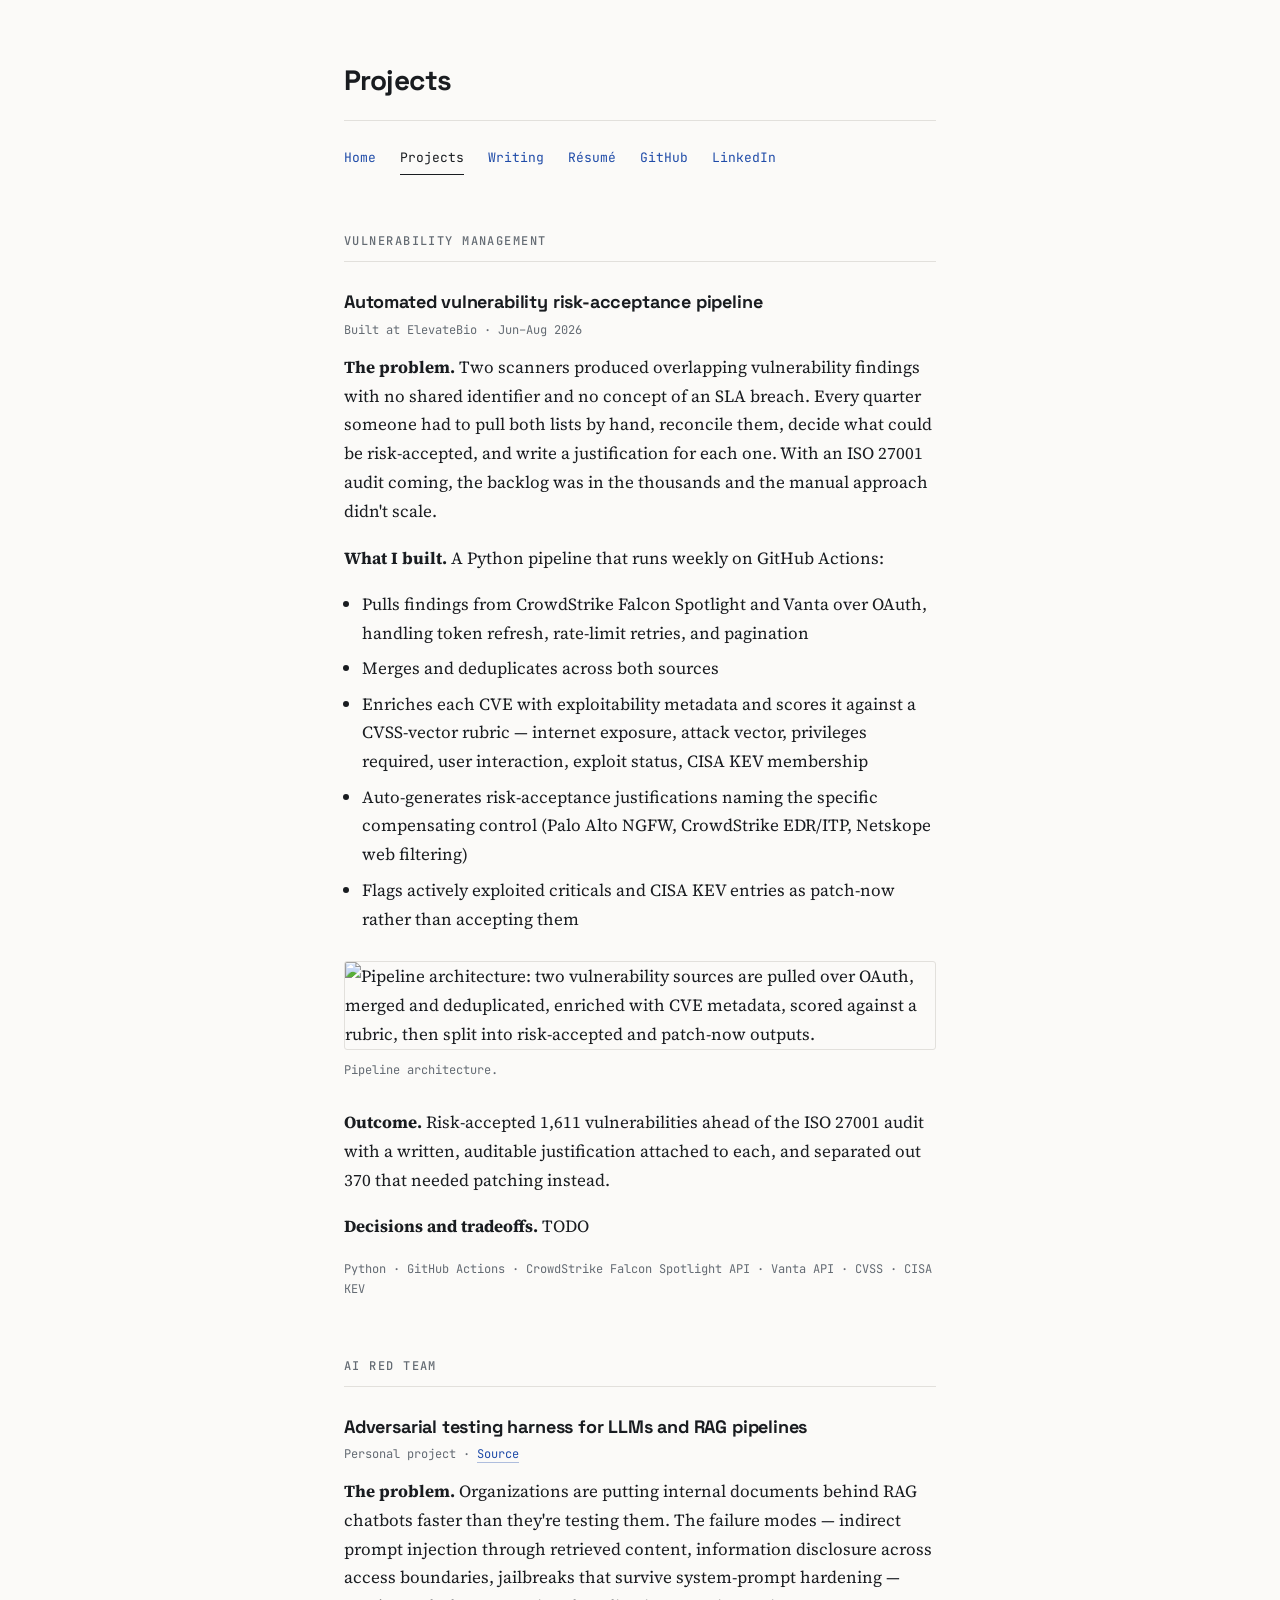
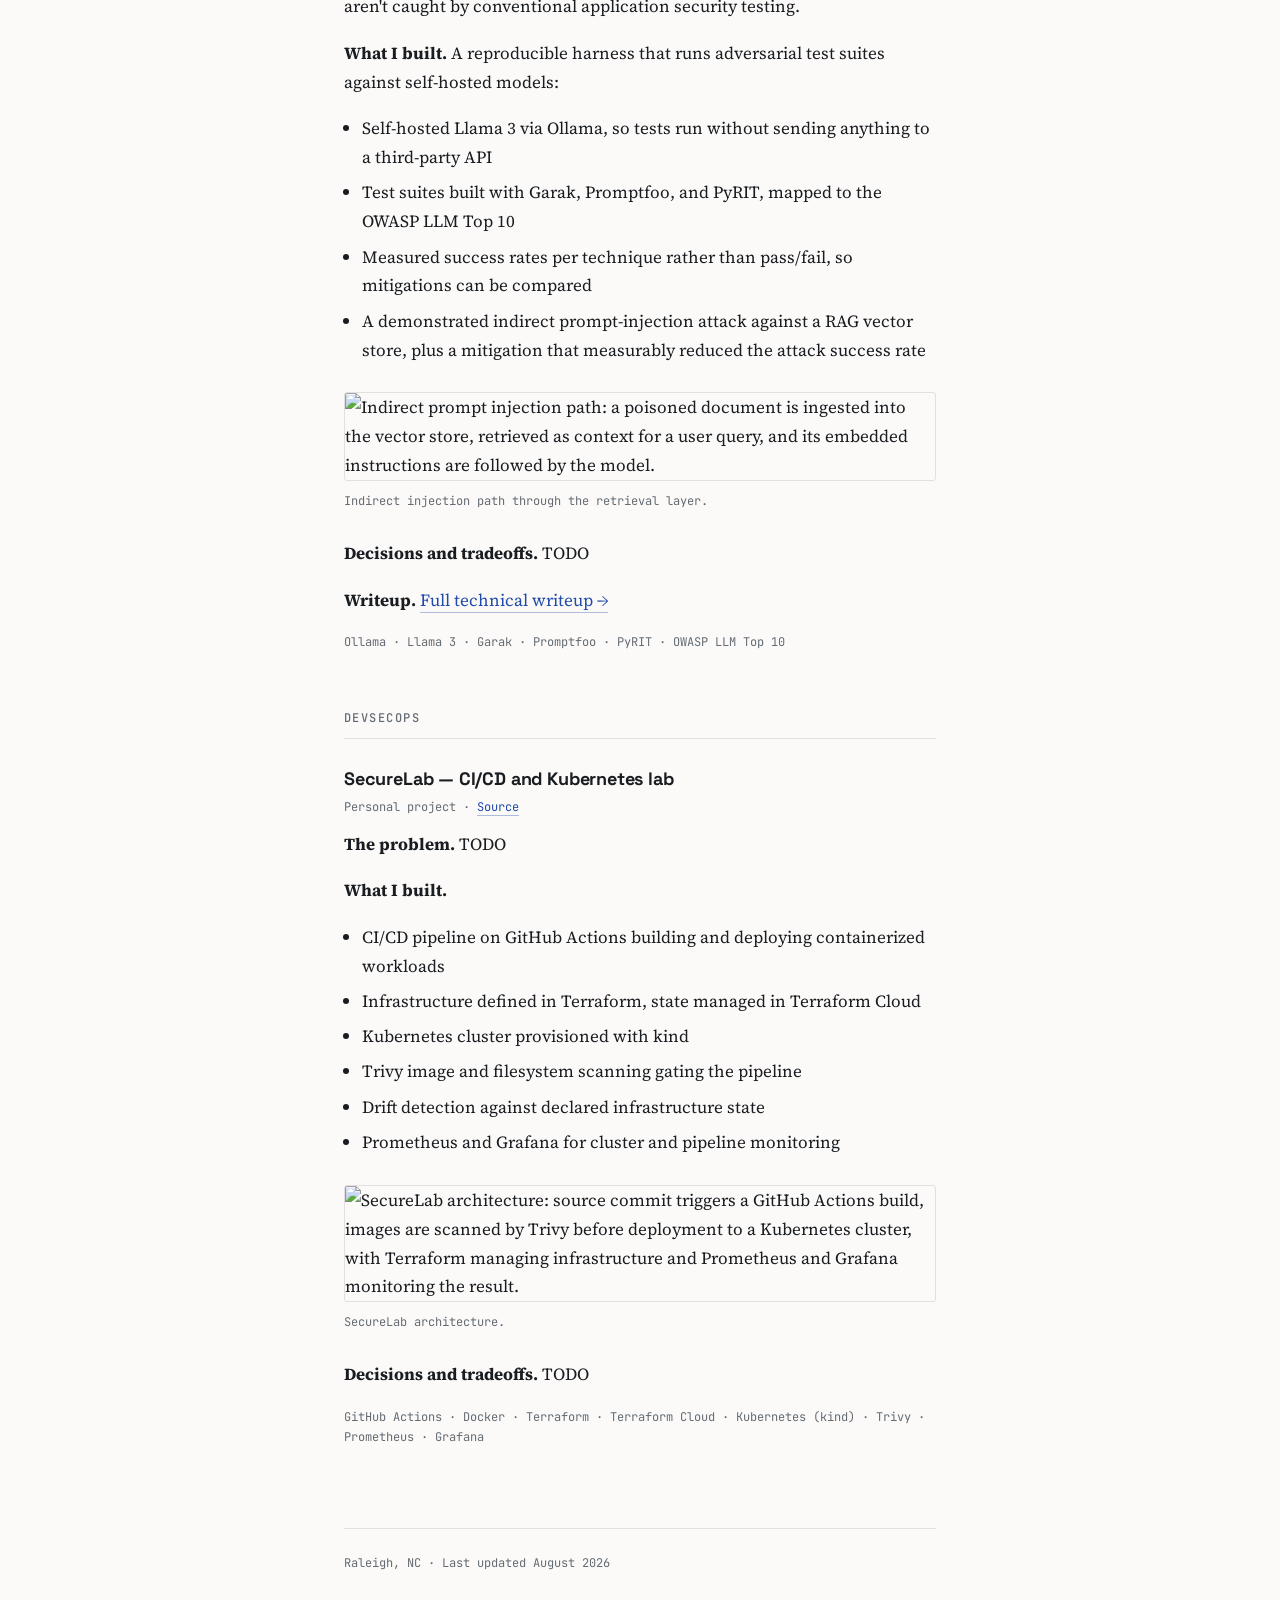
==== projects.html @ ca90a942 "Update project title and meta tags with author name" ====
<!DOCTYPE html>
<html lang="en">
<head>
<meta charset="utf-8">
<meta name="viewport" content="width=device-width, initial-scale=1">
<title>Projects — Arsen Vaneev</title>
<meta name="description" content="Security engineering projects: vulnerability automation, AI red teaming, and a hardened CI/CD pipeline.">

<meta property="og:title" content="Projects — Arsen Vaneev">
<meta property="og:description" content="Security engineering projects: vulnerability automation, AI red teaming, and a hardened CI/CD pipeline.">
<meta property="og:type" content="website">

<link rel="icon" href="data:image/svg+xml,<svg xmlns='http://www.w3.org/2000/svg' viewBox='0 0 100 100'><rect width='100' height='100' fill='%231F4BA8'/></svg>">
<link rel="preconnect" href="https://fonts.googleapis.com">
<link rel="preconnect" href="https://fonts.gstatic.com" crossorigin>
<link href="https://fonts.googleapis.com/css2?family=Space+Grotesk:wght@500;700&family=Source+Serif+4:opsz,wght@8..60,400;8..60,600&family=JetBrains+Mono:wght@400;500&display=swap" rel="stylesheet">
<link rel="stylesheet" href="style.css">
</head>
<body>

<header class="masthead">
  <h1 class="name">Projects</h1>
  <nav>
    <a href="index.html">Home</a>
    <a href="projects.html" aria-current="page">Projects</a>
    <a href="writing.html">Writing</a>
    <a href="resume.pdf">Résumé</a>
    <a href="https://github.com/YOURUSERNAME">GitHub</a>
    <a href="https://linkedin.com/in/YOURPROFILE">LinkedIn</a>
  </nav>
</header>

<main>

  <!-- ============================================================
       PROJECT 1
       ============================================================ -->
  <section id="risk-pipeline">
    <h2>Vulnerability management</h2>

    <h3>Automated vulnerability risk-acceptance pipeline</h3>
    <p class="meta">Built at ElevateBio · Jun–Aug 2026</p>

    <p><strong>The problem.</strong>
      Two scanners produced overlapping vulnerability findings with no shared identifier and no
      concept of an SLA breach. Every quarter someone had to pull both lists by hand, reconcile
      them, decide what could be risk-accepted, and write a justification for each one. With an
      ISO 27001 audit coming, the backlog was in the thousands and the manual approach didn't scale.
    </p>

    <p><strong>What I built.</strong>
      A Python pipeline that runs weekly on GitHub Actions:
    </p>
    <ul>
      <li>Pulls findings from CrowdStrike Falcon Spotlight and Vanta over OAuth, handling token
          refresh, rate-limit retries, and pagination</li>
      <li>Merges and deduplicates across both sources</li>
      <li>Enriches each CVE with exploitability metadata and scores it against a CVSS-vector rubric
          — internet exposure, attack vector, privileges required, user interaction, exploit status,
          CISA KEV membership</li>
      <li>Auto-generates risk-acceptance justifications naming the specific compensating control
          (Palo Alto NGFW, CrowdStrike EDR/ITP, Netskope web filtering)</li>
      <li>Flags actively exploited criticals and CISA KEV entries as patch-now rather than
          accepting them</li>
    </ul>

    <!-- Replace with your Excalidraw export.
         Draw: Spotlight API + Vanta API -> merge/dedupe -> enrich -> score
         -> {risk accept | patch now} -> report. Export PNG to img/. -->
    <figure>
      <img src="img/risk-pipeline-architecture.png" alt="Pipeline architecture: two vulnerability sources are pulled over OAuth, merged and deduplicated, enriched with CVE metadata, scored against a rubric, then split into risk-accepted and patch-now outputs.">
      <figcaption>Pipeline architecture.</figcaption>
    </figure>

    <p><strong>Outcome.</strong>
      Risk-accepted 1,611 vulnerabilities ahead of the ISO 27001 audit with a written, auditable
      justification attached to each, and separated out 370 that needed patching instead.
    </p>

    <p><strong>Decisions and tradeoffs.</strong>
      <!-- Write 3–5 sentences. Candidates: why GitHub Actions over the vendor's own
           automation tool (pagination limits); why a CVSS-vector rubric rather than raw
           CVSS score; why you enriched from a CVE dataset instead of NVD; what you'd
           change if you rebuilt it. This section is what separates you from someone
           who followed a tutorial — don't skip it. -->
      TODO
    </p>

    <p class="stack">Python · GitHub Actions · CrowdStrike Falcon Spotlight API · Vanta API · CVSS · CISA KEV</p>
  </section>

  <!-- ============================================================
       PROJECT 2
       ============================================================ -->
  <section id="ai-redteam">
    <h2>AI red team</h2>

    <h3>Adversarial testing harness for LLMs and RAG pipelines</h3>
    <p class="meta">Personal project · <a href="https://github.com/YOURUSERNAME/REPO">Source</a></p>

    <p><strong>The problem.</strong>
      Organizations are putting internal documents behind RAG chatbots faster than they're testing
      them. The failure modes — indirect prompt injection through retrieved content, information
      disclosure across access boundaries, jailbreaks that survive system-prompt hardening — aren't
      caught by conventional application security testing.
    </p>

    <p><strong>What I built.</strong>
      A reproducible harness that runs adversarial test suites against self-hosted models:
    </p>
    <ul>
      <li>Self-hosted Llama 3 via Ollama, so tests run without sending anything to a third-party API</li>
      <li>Test suites built with Garak, Promptfoo, and PyRIT, mapped to the OWASP LLM Top 10</li>
      <li>Measured success rates per technique rather than pass/fail, so mitigations can be compared</li>
      <li>A demonstrated indirect prompt-injection attack against a RAG vector store, plus a
          mitigation that measurably reduced the attack success rate</li>
    </ul>

    <!-- Optional: a results table or a diagram of the injection path
         (poisoned doc -> vector store -> retrieval -> model -> action). -->
    <figure>
      <img src="img/redteam-injection-path.png" alt="Indirect prompt injection path: a poisoned document is ingested into the vector store, retrieved as context for a user query, and its embedded instructions are followed by the model.">
      <figcaption>Indirect injection path through the retrieval layer.</figcaption>
    </figure>

    <p><strong>Decisions and tradeoffs.</strong>
      <!-- Candidates: why self-hosted rather than a hosted API; why measure success rate
           instead of binary pass/fail; which mitigation you chose and what it cost in
           answer quality; what the harness still doesn't catch. -->
      TODO
    </p>

    <p><strong>Writeup.</strong>
      <a href="writing.html">Full technical writeup →</a>
    </p>

    <p class="stack">Ollama · Llama 3 · Garak · Promptfoo · PyRIT · OWASP LLM Top 10</p>
  </section>

  <!-- ============================================================
       PROJECT 3
       ============================================================ -->
  <section id="securelab">
    <h2>DevSecOps</h2>

    <h3>SecureLab — CI/CD and Kubernetes lab</h3>
    <p class="meta">Personal project · <a href="https://github.com/YOURUSERNAME/securelab">Source</a></p>

    <p><strong>The problem.</strong>
      <!-- 2–3 sentences: what you wanted to understand about pipeline security
           that you couldn't learn from reading. -->
      TODO
    </p>

    <p><strong>What I built.</strong></p>
    <ul>
      <li>CI/CD pipeline on GitHub Actions building and deploying containerized workloads</li>
      <li>Infrastructure defined in Terraform, state managed in Terraform Cloud</li>
      <li>Kubernetes cluster provisioned with kind</li>
      <li>Trivy image and filesystem scanning gating the pipeline</li>
      <li>Drift detection against declared infrastructure state</li>
      <li>Prometheus and Grafana for cluster and pipeline monitoring</li>
    </ul>

    <figure>
      <img src="img/securelab-architecture.png" alt="SecureLab architecture: source commit triggers a GitHub Actions build, images are scanned by Trivy before deployment to a Kubernetes cluster, with Terraform managing infrastructure and Prometheus and Grafana monitoring the result.">
      <figcaption>SecureLab architecture.</figcaption>
    </figure>

    <p><strong>Decisions and tradeoffs.</strong>
      <!-- Candidates: kind vs EKS and what that costs you in realism; Trivy vs Grype;
           where you put the scan gate and why; what broke and how you found it. -->
      TODO
    </p>

    <p class="stack">GitHub Actions · Docker · Terraform · Terraform Cloud · Kubernetes (kind) · Trivy · Prometheus · Grafana</p>
  </section>

</main>

<footer>
  <p>Raleigh, NC · Last updated August 2026</p>
</footer>

</body>
</html>
---- style.css ----
/* ============================================================
   Portfolio stylesheet
   Palette, type, and layout tokens live here. Edit these first.
   ============================================================ */

:root {
  --paper:     #FBFAF8;
  --ink:       #191C20;
  --ink-soft:  #646B73;
  --rule:      #E2E0DC;
  --signal:    #1F4BA8;
  --tag-bg:    #EFEEEA;

  --font-display: "Space Grotesk", "Helvetica Neue", Arial, sans-serif;
  --font-body:    "Source Serif 4", Georgia, "Times New Roman", serif;
  --font-mono:    "JetBrains Mono", ui-monospace, "SF Mono", Menlo, Consolas, monospace;

  --measure: 40rem;
}

@media (prefers-color-scheme: dark) {
  :root {
    --paper:    #101215;
    --ink:      #E8E6E1;
    --ink-soft: #9198A1;
    --rule:     #2A2E34;
    --signal:   #7FA8F5;
    --tag-bg:   #1C2026;
  }
}

*,
*::before,
*::after { box-sizing: border-box; }

html { -webkit-text-size-adjust: 100%; }

body {
  margin: 0 auto;
  padding: 4rem 1.5rem 6rem;
  max-width: var(--measure);
  background: var(--paper);
  color: var(--ink);
  font-family: var(--font-body);
  font-size: 1.0625rem;
  line-height: 1.7;
  font-synthesis: none;
}

/* ---------- Links ---------- */

a {
  color: var(--signal);
  text-decoration: none;
  border-bottom: 1px solid color-mix(in srgb, var(--signal) 35%, transparent);
}

a:hover { border-bottom-color: var(--signal); }

a:focus-visible {
  outline: 2px solid var(--signal);
  outline-offset: 3px;
  border-radius: 2px;
}

/* ---------- Masthead ---------- */

.masthead { margin-bottom: 3rem; }

.name {
  font-family: var(--font-display);
  font-size: 1.75rem;
  font-weight: 700;
  letter-spacing: -0.02em;
  line-height: 1.15;
  margin: 0 0 1.5rem;
}

/* The record block — the signature element.
   Metadata rows, monospace, hairline rule down the left. */
.record {
  border-left: 2px solid var(--signal);
  padding-left: 1.125rem;
  margin: 0 0 2rem;
  font-family: var(--font-mono);
  font-size: 0.8125rem;
  line-height: 1.9;
}

.record div {
  display: flex;
  gap: 0.75rem;
}

.record dt {
  flex: 0 0 8.5rem;
  color: var(--ink-soft);
  text-transform: uppercase;
  letter-spacing: 0.06em;
  margin: 0;
}

.record dd { margin: 0; }

/* ---------- Navigation ---------- */

nav {
  display: flex;
  flex-wrap: wrap;
  gap: 0 1.5rem;
  font-family: var(--font-mono);
  font-size: 0.8125rem;
  padding-top: 1.25rem;
  border-top: 1px solid var(--rule);
}

nav a {
  border-bottom: none;
  padding: 0.35rem 0;
}

nav a:hover { border-bottom: 1px solid var(--signal); }

nav a[aria-current="page"] {
  color: var(--ink);
  border-bottom: 1px solid var(--ink);
}

/* ---------- Sections ---------- */

section { margin-top: 3.5rem; }

h2 {
  font-family: var(--font-mono);
  font-size: 0.75rem;
  font-weight: 500;
  text-transform: uppercase;
  letter-spacing: 0.12em;
  color: var(--ink-soft);
  padding-bottom: 0.6rem;
  border-bottom: 1px solid var(--rule);
  margin: 0 0 1.75rem;
}

h3 {
  font-family: var(--font-display);
  font-size: 1.125rem;
  font-weight: 700;
  letter-spacing: -0.01em;
  line-height: 1.3;
  margin: 0 0 0.4rem;
}

p { margin: 0 0 1.1rem; }

/* ---------- Entries (projects, roles, posts) ---------- */

.entry { margin-bottom: 2.75rem; }
.entry:last-child { margin-bottom: 0; }

/* Domain tag — encodes what the work is, not decoration */
.tag {
  display: inline-block;
  font-family: var(--font-mono);
  font-size: 0.6875rem;
  letter-spacing: 0.1em;
  text-transform: uppercase;
  color: var(--ink-soft);
  background: var(--tag-bg);
  padding: 0.2rem 0.5rem;
  border-radius: 2px;
  margin-bottom: 0.7rem;
}

.meta {
  font-family: var(--font-mono);
  font-size: 0.75rem;
  color: var(--ink-soft);
  margin: 0 0 0.75rem;
}

.stack {
  font-family: var(--font-mono);
  font-size: 0.75rem;
  color: var(--ink-soft);
  line-height: 1.7;
  margin: 0.75rem 0 0;
}

ul {
  padding-left: 1.1rem;
  margin: 0 0 1.1rem;
}

li { margin-bottom: 0.4rem; }

/* ---------- Figures ---------- */

figure {
  margin: 1.75rem 0;
}

figure img {
  width: 100%;
  height: auto;
  display: block;
  border: 1px solid var(--rule);
  border-radius: 3px;
}

figcaption {
  font-family: var(--font-mono);
  font-size: 0.75rem;
  color: var(--ink-soft);
  margin-top: 0.6rem;
}

/* ---------- Code ---------- */

code {
  font-family: var(--font-mono);
  font-size: 0.85em;
  background: var(--tag-bg);
  padding: 0.1em 0.35em;
  border-radius: 2px;
}

pre {
  background: var(--tag-bg);
  padding: 1rem;
  border-radius: 3px;
  overflow-x: auto;
  font-size: 0.8125rem;
  line-height: 1.6;
}

pre code {
  background: none;
  padding: 0;
}

/* ---------- Footer ---------- */

footer {
  margin-top: 5rem;
  padding-top: 1.5rem;
  border-top: 1px solid var(--rule);
  font-family: var(--font-mono);
  font-size: 0.75rem;
  color: var(--ink-soft);
}

footer p { margin: 0; }

/* ---------- Responsive ---------- */

@media (max-width: 34rem) {
  body { padding: 2.5rem 1.25rem 4rem; }
  .name { font-size: 1.5rem; }
  .record div { flex-direction: column; gap: 0; margin-bottom: 0.6rem; }
  .record dt { flex: none; }
  nav { gap: 0 1.1rem; }
}

@media (prefers-reduced-motion: reduce) {
  *, *::before, *::after {
    animation-duration: 0.01ms !important;
    transition-duration: 0.01ms !important;
  }
}
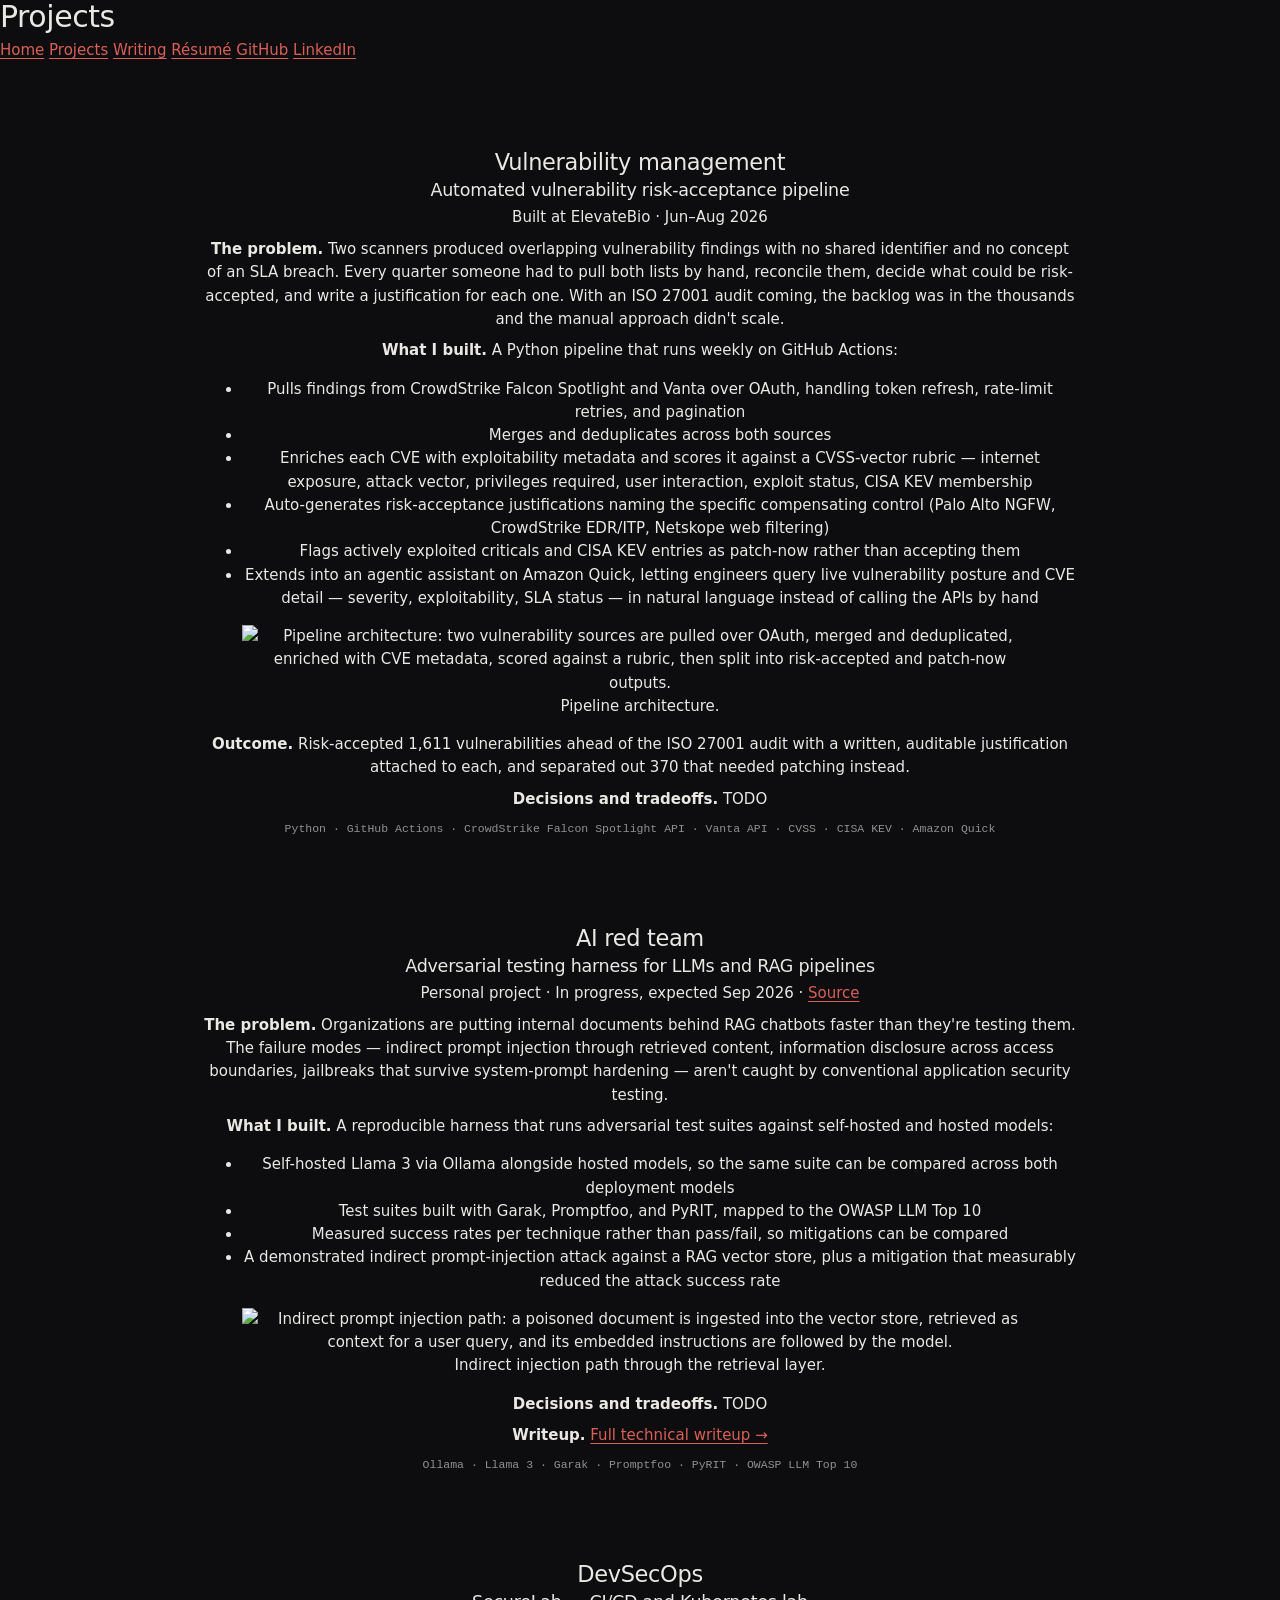
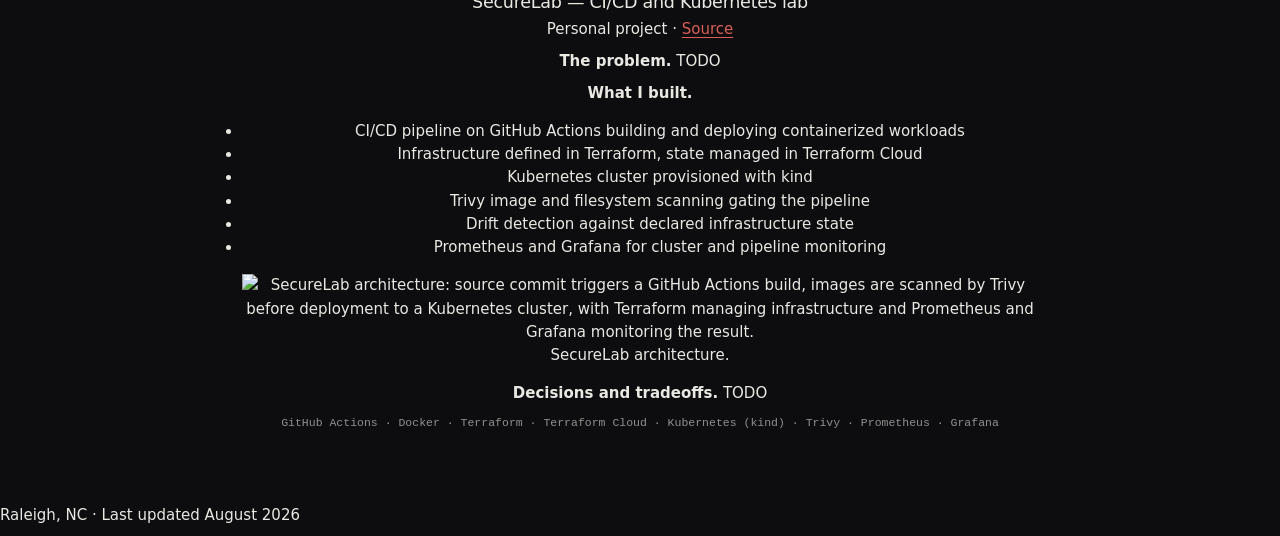
==== commit 93cd1ac2: "Align site content with résumé; fix stale placeholder links index.html (current Nocturne single-page" ====
--- a/projects.html
+++ b/projects.html
@@ -25,8 +25,8 @@
     <a href="projects.html" aria-current="page">Projects</a>
     <a href="writing.html">Writing</a>
     <a href="resume.pdf">Résumé</a>
-    <a href="https://github.com/YOURUSERNAME">GitHub</a>
-    <a href="https://linkedin.com/in/YOURPROFILE">LinkedIn</a>
+    <a href="https://github.com/Arsen-V">GitHub</a>
+    <a href="https://www.linkedin.com/in/arsen-v">LinkedIn</a>
   </nav>
 </header>
 
@@ -62,6 +62,9 @@
           (Palo Alto NGFW, CrowdStrike EDR/ITP, Netskope web filtering)</li>
       <li>Flags actively exploited criticals and CISA KEV entries as patch-now rather than
           accepting them</li>
+      <li>Extends into an agentic assistant on Amazon Quick, letting engineers query live
+          vulnerability posture and CVE detail — severity, exploitability, SLA status — in natural
+          language instead of calling the APIs by hand</li>
     </ul>
 
     <!-- Replace with your Excalidraw export.
@@ -86,7 +89,7 @@
       TODO
     </p>
 
-    <p class="stack">Python · GitHub Actions · CrowdStrike Falcon Spotlight API · Vanta API · CVSS · CISA KEV</p>
+    <p class="stack">Python · GitHub Actions · CrowdStrike Falcon Spotlight API · Vanta API · CVSS · CISA KEV · Amazon Quick</p>
   </section>
 
   <!-- ============================================================
@@ -96,7 +99,7 @@
     <h2>AI red team</h2>
 
     <h3>Adversarial testing harness for LLMs and RAG pipelines</h3>
-    <p class="meta">Personal project · <a href="https://github.com/YOURUSERNAME/REPO">Source</a></p>
+    <p class="meta">Personal project · In progress, expected Sep 2026 · <a href="https://github.com/Arsen-V/AI_Red_Team_Harness">Source</a></p>
 
     <p><strong>The problem.</strong>
       Organizations are putting internal documents behind RAG chatbots faster than they're testing
@@ -106,10 +109,11 @@
     </p>
 
     <p><strong>What I built.</strong>
-      A reproducible harness that runs adversarial test suites against self-hosted models:
+      A reproducible harness that runs adversarial test suites against self-hosted and hosted models:
     </p>
     <ul>
-      <li>Self-hosted Llama 3 via Ollama, so tests run without sending anything to a third-party API</li>
+      <li>Self-hosted Llama 3 via Ollama alongside hosted models, so the same suite can be compared
+          across both deployment models</li>
       <li>Test suites built with Garak, Promptfoo, and PyRIT, mapped to the OWASP LLM Top 10</li>
       <li>Measured success rates per technique rather than pass/fail, so mitigations can be compared</li>
       <li>A demonstrated indirect prompt-injection attack against a RAG vector store, plus a
@@ -144,7 +148,7 @@
     <h2>DevSecOps</h2>
 
     <h3>SecureLab — CI/CD and Kubernetes lab</h3>
-    <p class="meta">Personal project · <a href="https://github.com/YOURUSERNAME/securelab">Source</a></p>
+    <p class="meta">Personal project · <a href="https://github.com/Arsen-V/SecureLab">Source</a></p>
 
     <p><strong>The problem.</strong>
       <!-- 2–3 sentences: what you wanted to understand about pipeline security
--- a/style.css
+++ b/style.css
@@ -1,270 +1,688 @@
-/* ============================================================
-   Portfolio stylesheet
-   Palette, type, and layout tokens live here. Edit these first.
-   ============================================================ */
+/* ==========================================================================
+   Arsen Vaneev — portfolio
+   Built from the Claude Design "Nocturne" handoff. Tokens below are the
+   prototype's overrides of the Nocturne base; sizes/radii come from Nocturne.
+   ========================================================================== */
 
 :root {
-  --paper:     #FBFAF8;
-  --ink:       #191C20;
-  --ink-soft:  #646B73;
-  --rule:      #E2E0DC;
-  --signal:    #1F4BA8;
-  --tag-bg:    #EFEEEA;
-
-  --font-display: "Space Grotesk", "Helvetica Neue", Arial, sans-serif;
-  --font-body:    "Source Serif 4", Georgia, "Times New Roman", serif;
-  --font-mono:    "JetBrains Mono", ui-monospace, "SF Mono", Menlo, Consolas, monospace;
-
-  --measure: 40rem;
-}
-
-@media (prefers-color-scheme: dark) {
-  :root {
-    --paper:    #101215;
-    --ink:      #E8E6E1;
-    --ink-soft: #9198A1;
-    --rule:     #2A2E34;
-    --signal:   #7FA8F5;
-    --tag-bg:   #1C2026;
-  }
-}
-
-*,
-*::before,
-*::after { box-sizing: border-box; }
-
-html { -webkit-text-size-adjust: 100%; }
+  --font-body: "Inter", system-ui, sans-serif;
+  --font-heading: "Inter", system-ui, sans-serif;
+  --font-display: "Michroma", "Inter", system-ui, sans-serif;
+  --font-mono: ui-monospace, "SFMono-Regular", Menlo, Consolas, monospace;
+
+  --color-bg: #0d0d10;
+  --color-surface: #17171b;
+  --color-text: #eae8e3;
+  --color-accent: #d95f57;
+  --color-divider: color-mix(in srgb, #eae8e3 15%, transparent);
+
+  --shadow-sm: 0 0 0 1px #2a2a30;
+
+  --radius-md: 8px;
+
+  /* Derived text tints, so the same value isn't respelled at every use site. */
+  --ink-88: color-mix(in srgb, var(--color-text) 88%, transparent);
+  --ink-82: color-mix(in srgb, var(--color-text) 82%, transparent);
+  --ink-70: color-mix(in srgb, var(--color-text) 70%, transparent);
+  --ink-60: color-mix(in srgb, var(--color-text) 60%, transparent);
+  --ink-55: color-mix(in srgb, var(--color-text) 55%, transparent);
+  --ink-50: color-mix(in srgb, var(--color-text) 50%, transparent);
+  --ink-30: color-mix(in srgb, var(--color-text) 30%, transparent);
+  --ink-26: color-mix(in srgb, var(--color-text) 26%, transparent);
+
+  --chrome-bg: color-mix(in srgb, var(--color-bg) 82%, transparent);
+}
+
+:root[data-theme="light"] {
+  --color-bg: #f4f3f0;
+  --color-surface: #e9e7e2;
+  --color-text: #17171b;
+  --color-accent: #a32a22;
+  --color-divider: color-mix(in srgb, #17171b 16%, transparent);
+  --shadow-sm: 0 0 0 1px #d6d3cc;
+}
+
+/* — base — */
+
+*, *::before, *::after { box-sizing: border-box; }
+
+html { scroll-behavior: smooth; }
 
 body {
+  margin: 0;
+  font-family: var(--font-body);
+  font-size: 15px;
+  line-height: 1.55;
+  font-weight: 400;
+  background: var(--color-bg);
+  color: var(--color-text);
+  -webkit-font-smoothing: antialiased;
+}
+
+h1, h2, h3, h4 {
+  font-family: var(--font-heading);
+  font-weight: 500;
+  line-height: 1.12;
+  letter-spacing: -0.015em;
+  margin: 0 0 5.6px;
+}
+
+p { margin: 0 0 8.4px; }
+
+a { color: var(--color-accent); text-underline-offset: 3px; }
+
+:focus { outline: none; }
+:focus-visible { outline: 2px solid var(--color-accent); outline-offset: 2px; }
+::selection { background: color-mix(in srgb, var(--color-accent) 30%, transparent); }
+
+.icon { width: 1em; height: 1em; display: block; flex: none; fill: currentColor; }
+
+.page {
+  min-height: 100vh;
+  display: flex;
+  flex-direction: column;
+}
+
+main {
+  flex: 1;
+  width: min(100%, 940px);
   margin: 0 auto;
-  padding: 4rem 1.5rem 6rem;
-  max-width: var(--measure);
-  background: var(--paper);
-  color: var(--ink);
-  font-family: var(--font-body);
-  font-size: 1.0625rem;
-  line-height: 1.7;
-  font-synthesis: none;
-}
-
-/* ---------- Links ---------- */
-
-a {
-  color: var(--signal);
+  padding-inline: clamp(20px, 5vw, 32px);
+  padding-bottom: clamp(40px, 6vw, 72px);
+  display: flex;
+  flex-direction: column;
+  text-align: center;
+}
+
+/* — theme toggle (fixed) — */
+
+.theme-toggle {
+  position: fixed;
+  left: clamp(14px, 3vw, 24px);
+  bottom: clamp(14px, 3vw, 24px);
+  z-index: 30;
+  display: inline-flex;
+  align-items: center;
+  gap: 5px;
+  background: var(--chrome-bg);
+  backdrop-filter: blur(8px);
+  border: 1px solid var(--color-divider);
+  border-radius: var(--radius-md);
+  color: var(--ink-70);
+  font-family: var(--font-mono);
+  font-size: 10.5px;
+  letter-spacing: 0.08em;
+  padding: 8px;
+  cursor: pointer;
+}
+.theme-toggle:hover { border-color: var(--color-accent); color: var(--color-accent); }
+.theme-toggle .icon { font-size: 13px; }
+.theme-toggle-label { display: none; }
+
+/* — section rail (fixed, docks in on scroll) — */
+
+.rail {
+  position: fixed;
+  z-index: 25;
+  display: flex;
+  flex-wrap: wrap;
+  justify-content: center;
+  gap: 8px;
+  transition: transform 460ms cubic-bezier(.2, .8, .2, 1), opacity 300ms ease;
+  opacity: 0;
+  pointer-events: none;
+}
+body.is-docked .rail { opacity: 1; pointer-events: auto; }
+
+.rail a {
+  display: inline-flex;
+  align-items: center;
+  gap: 8px;
+  font-family: var(--font-mono);
+  font-size: 11px;
+  letter-spacing: 0.06em;
+  text-transform: uppercase;
   text-decoration: none;
-  border-bottom: 1px solid color-mix(in srgb, var(--signal) 35%, transparent);
-}
-
-a:hover { border-bottom-color: var(--signal); }
-
-a:focus-visible {
-  outline: 2px solid var(--signal);
-  outline-offset: 3px;
-  border-radius: 2px;
-}
-
-/* ---------- Masthead ---------- */
-
-.masthead { margin-bottom: 3rem; }
-
-.name {
+  color: var(--color-text);
+  border: 1px solid var(--color-divider);
+  border-radius: var(--radius-md);
+  padding: 9px 12px;
+  background: var(--chrome-bg);
+  backdrop-filter: blur(8px);
+  transition: border-color 200ms ease, color 200ms ease, box-shadow 200ms ease;
+}
+.rail a:hover { border-color: var(--color-accent); color: var(--color-accent); }
+.rail a .icon { font-size: 14px; }
+.rail-label { display: none; }
+
+.rail a.is-active {
+  border-color: var(--color-accent);
+  color: var(--color-accent);
+  box-shadow: inset 0 0 0 100px color-mix(in srgb, var(--color-accent) 14%, transparent);
+}
+
+/* The AI entry is accent-lined at rest, so it reads as the odd one out. */
+.rail a.accent,
+.hero-nav a.accent {
+  color: var(--color-accent);
+  border-color: color-mix(in srgb, var(--color-accent) 55%, transparent);
+}
+.rail a.accent:hover { background: color-mix(in srgb, var(--color-accent) 14%, transparent); }
+.rail a.accent.is-active {
+  border-color: var(--color-accent);
+  box-shadow: inset 0 0 0 100px color-mix(in srgb, var(--color-accent) 18%, transparent);
+}
+
+/* — hero — */
+
+.hero {
+  min-height: 100vh;
+  display: flex;
+  flex-direction: column;
+  align-items: center;
+  justify-content: center;
+  /* Optical centering: true center reads as slightly low, so the bottom padding
+     pulls the centered stack up by half its value without breaking the centering. */
+  padding-bottom: clamp(48px, 10vh, 104px);
+}
+
+.mark {
+  display: inline-flex;
+  align-items: center;
+  color: var(--color-accent);
+  margin: 0 0 20px;
+}
+
+.hero h1 {
+  width: fit-content;
+  margin: 0 auto 14px;
+  font-size: clamp(38px, 7vw, 62px);
+  line-height: 1.02;
+  letter-spacing: -0.03em;
+}
+
+.hero h1 span {
+  display: inline-block;
+  animation: nameGlitch 7.3s infinite both;
+}
+
+.tagline {
+  font-size: clamp(14px, 2.1vw, 21px);
+  line-height: 1.45;
+  margin: 0 auto 28px;
+  color: var(--ink-88);
+  white-space: nowrap;
+}
+
+/* The tagline is deliberately one line, but below ~420px its 14px floor makes
+   it wider than the viewport and the whole page scrolls sideways. Let it keep
+   shrinking down there instead. */
+@media (max-width: 420px) {
+  .tagline { font-size: 3.5vw; }
+}
+
+.hero-nav {
+  display: flex;
+  flex-wrap: wrap;
+  justify-content: center;
+  gap: 12px;
+  transition: opacity 260ms ease, transform 380ms cubic-bezier(.2, .8, .2, 1);
+}
+body.is-docked .hero-nav {
+  opacity: 0;
+  transform: translateY(-10px);
+  pointer-events: none;
+}
+
+.hero-nav a {
+  display: inline-flex;
+  align-items: center;
+  gap: 8px;
+  font-family: var(--font-mono);
+  font-size: 12px;
+  letter-spacing: 0.06em;
+  text-transform: uppercase;
+  text-decoration: none;
+  color: var(--color-text);
+  border: 1px solid var(--color-divider);
+  border-radius: var(--radius-md);
+  padding: 11px 18px;
+  min-height: 44px;
+}
+.hero-nav a:hover { border-color: var(--color-accent); color: var(--color-accent); }
+.hero-nav a.accent:hover { background: color-mix(in srgb, var(--color-accent) 12%, transparent); }
+.hero-nav a .icon { font-size: 15px; }
+
+/* — sections — */
+
+section[id] {
+  padding-top: clamp(48px, 7vw, 88px);
+  scroll-margin-top: 64px;
+}
+
+.sec-head {
+  display: grid;
+  grid-template-columns: 1fr auto 1fr;
+  align-items: center;
+  gap: 14px;
+  margin-bottom: 22px;
+}
+
+.sec-head h2 {
   font-family: var(--font-display);
-  font-size: 1.75rem;
-  font-weight: 700;
-  letter-spacing: -0.02em;
-  line-height: 1.15;
-  margin: 0 0 1.5rem;
-}
-
-/* The record block — the signature element.
-   Metadata rows, monospace, hairline rule down the left. */
-.record {
-  border-left: 2px solid var(--signal);
-  padding-left: 1.125rem;
-  margin: 0 0 2rem;
-  font-family: var(--font-mono);
-  font-size: 0.8125rem;
-  line-height: 1.9;
-}
-
-.record div {
-  display: flex;
-  gap: 0.75rem;
-}
-
-.record dt {
-  flex: 0 0 8.5rem;
-  color: var(--ink-soft);
-  text-transform: uppercase;
-  letter-spacing: 0.06em;
-  margin: 0;
-}
-
-.record dd { margin: 0; }
-
-/* ---------- Navigation ---------- */
-
-nav {
-  display: flex;
-  flex-wrap: wrap;
-  gap: 0 1.5rem;
-  font-family: var(--font-mono);
-  font-size: 0.8125rem;
-  padding-top: 1.25rem;
-  border-top: 1px solid var(--rule);
-}
-
-nav a {
-  border-bottom: none;
-  padding: 0.35rem 0;
-}
-
-nav a:hover { border-bottom: 1px solid var(--signal); }
-
-nav a[aria-current="page"] {
-  color: var(--ink);
-  border-bottom: 1px solid var(--ink);
-}
-
-/* ---------- Sections ---------- */
-
-section { margin-top: 3.5rem; }
-
-h2 {
-  font-family: var(--font-mono);
-  font-size: 0.75rem;
-  font-weight: 500;
-  text-transform: uppercase;
-  letter-spacing: 0.12em;
-  color: var(--ink-soft);
-  padding-bottom: 0.6rem;
-  border-bottom: 1px solid var(--rule);
-  margin: 0 0 1.75rem;
-}
-
-h3 {
-  font-family: var(--font-display);
-  font-size: 1.125rem;
-  font-weight: 700;
-  letter-spacing: -0.01em;
-  line-height: 1.3;
-  margin: 0 0 0.4rem;
-}
-
-p { margin: 0 0 1.1rem; }
-
-/* ---------- Entries (projects, roles, posts) ---------- */
-
-.entry { margin-bottom: 2.75rem; }
-.entry:last-child { margin-bottom: 0; }
-
-/* Domain tag — encodes what the work is, not decoration */
-.tag {
-  display: inline-block;
-  font-family: var(--font-mono);
-  font-size: 0.6875rem;
+  font-weight: 400;
+  font-size: clamp(14px, 2.1vw, 20px);
   letter-spacing: 0.1em;
   text-transform: uppercase;
-  color: var(--ink-soft);
-  background: var(--tag-bg);
-  padding: 0.2rem 0.5rem;
-  border-radius: 2px;
-  margin-bottom: 0.7rem;
-}
-
-.meta {
-  font-family: var(--font-mono);
-  font-size: 0.75rem;
-  color: var(--ink-soft);
-  margin: 0 0 0.75rem;
-}
+  margin: 0;
+  white-space: nowrap;
+}
+
+.sec-head-left {
+  display: flex;
+  align-items: center;
+  justify-content: flex-end;
+  gap: 12px;
+  min-width: 0;
+}
+
+.sec-num {
+  font-family: var(--font-mono);
+  font-size: 12px;
+  letter-spacing: 0.12em;
+  color: var(--color-accent);
+}
+
+/* Decorative binary flanking the title, clipped and faded at the outer end. */
+.bin {
+  overflow: hidden;
+  white-space: nowrap;
+  font-family: var(--font-mono);
+  font-size: 9.5px;
+  line-height: 1;
+  letter-spacing: 0.38em;
+  color: var(--ink-30);
+  user-select: none;
+}
+.bin-l {
+  flex: 1;
+  max-width: 160px;
+  text-align: right;
+  -webkit-mask-image: linear-gradient(to right, transparent, #000 78%);
+  mask-image: linear-gradient(to right, transparent, #000 78%);
+}
+.bin-r {
+  justify-self: start;
+  width: 100%;
+  max-width: 160px;
+  text-align: left;
+  -webkit-mask-image: linear-gradient(to left, transparent, #000 78%);
+  mask-image: linear-gradient(to left, transparent, #000 78%);
+}
+
+/* Short rule between sub-blocks — deliberately inside the section rules. */
+.subrule {
+  height: 1px;
+  width: min(46%, 300px);
+  margin: 0 auto;
+  background: var(--ink-26);
+  border: 0;
+}
+.subrule-spaced { margin-top: 26px; }
+
+/* — projects — */
+
+.projects {
+  display: grid;
+  grid-template-columns: repeat(auto-fit, minmax(min(100%, 265px), 1fr));
+  gap: 22px;
+}
+
+.project {
+  display: flex;
+  flex-direction: column;
+  align-items: center;
+  gap: 10px;
+}
+
+.project h3 { font-size: 19px; margin: 4px 0 0; }
 
 .stack {
   font-family: var(--font-mono);
-  font-size: 0.75rem;
-  color: var(--ink-soft);
-  line-height: 1.7;
-  margin: 0.75rem 0 0;
-}
-
-ul {
-  padding-left: 1.1rem;
-  margin: 0 0 1.1rem;
-}
-
-li { margin-bottom: 0.4rem; }
-
-/* ---------- Figures ---------- */
-
-figure {
-  margin: 1.75rem 0;
-}
-
-figure img {
+  font-size: 11.5px;
+  line-height: 1.6;
+  margin: 0;
+  color: var(--ink-60);
+}
+
+.project p:not(.stack) {
+  font-size: 14px;
+  line-height: 1.55;
+  margin: 0;
+  color: var(--ink-82);
+  text-wrap: pretty;
+}
+
+.project-links {
+  display: flex;
+  gap: 14px;
+  flex-wrap: wrap;
+  justify-content: center;
+  margin-top: 2px;
+}
+.project-links a {
+  font-family: var(--font-mono);
+  font-size: 11.5px;
+  color: var(--color-accent);
+  text-decoration: none;
+  border-bottom: 1px solid color-mix(in srgb, var(--color-accent) 40%, transparent);
+}
+.project-links a:hover { border-bottom-color: var(--color-accent); }
+
+/* Architecture-diagram placeholder — awaiting a real export. */
+.diagram {
   width: 100%;
-  height: auto;
-  display: block;
-  border: 1px solid var(--rule);
-  border-radius: 3px;
-}
-
-figcaption {
-  font-family: var(--font-mono);
-  font-size: 0.75rem;
-  color: var(--ink-soft);
-  margin-top: 0.6rem;
-}
-
-/* ---------- Code ---------- */
-
-code {
-  font-family: var(--font-mono);
-  font-size: 0.85em;
-  background: var(--tag-bg);
-  padding: 0.1em 0.35em;
-  border-radius: 2px;
-}
-
-pre {
-  background: var(--tag-bg);
-  padding: 1rem;
-  border-radius: 3px;
-  overflow-x: auto;
-  font-size: 0.8125rem;
-  line-height: 1.6;
-}
-
-pre code {
-  background: none;
-  padding: 0;
-}
-
-/* ---------- Footer ---------- */
-
-footer {
-  margin-top: 5rem;
-  padding-top: 1.5rem;
-  border-top: 1px solid var(--rule);
-  font-family: var(--font-mono);
-  font-size: 0.75rem;
-  color: var(--ink-soft);
-}
-
-footer p { margin: 0; }
-
-/* ---------- Responsive ---------- */
-
-@media (max-width: 34rem) {
-  body { padding: 2.5rem 1.25rem 4rem; }
-  .name { font-size: 1.5rem; }
-  .record div { flex-direction: column; gap: 0; margin-bottom: 0.6rem; }
-  .record dt { flex: none; }
-  nav { gap: 0 1.1rem; }
+  border: 1px solid var(--color-divider);
+  border-radius: var(--radius-md);
+  overflow: hidden;
+  background: var(--color-surface);
+}
+.diagram-slot {
+  position: relative;
+  width: 100%;
+  height: clamp(112px, 13vw, 148px);
+  background: rgba(127, 127, 127, .08);
+  display: flex;
+  flex-direction: column;
+  align-items: center;
+  justify-content: center;
+  gap: 6px;
+  padding: 12px;
+  font-size: 13px;
+  line-height: 1.3;
+  font-weight: 500;
+  letter-spacing: .01em;
+  color: inherit;
+  opacity: .75;
+}
+.diagram-slot svg { opacity: .45; }
+.diagram-slot::after {
+  content: "";
+  position: absolute;
+  inset: 0;
+  border: 1.5px dashed currentColor;
+  opacity: .35;
+  pointer-events: none;
+}
+
+/* — experience — */
+
+.roles {
+  display: flex;
+  flex-direction: column;
+  width: min(100%, 700px);
+  margin: 0 auto;
+}
+
+.role { padding: 18px 0; }
+
+.role .meta {
+  font-family: var(--font-mono);
+  font-size: 11.5px;
+  margin: 0 0 6px;
+  color: var(--ink-55);
+}
+
+.role h3 { font-size: 17px; margin: 0 0 2px; }
+
+.role p:not(.meta) {
+  font-size: 14px;
+  line-height: 1.55;
+  margin: 0 auto;
+  max-width: 62ch;
+  color: var(--ink-82);
+  text-wrap: pretty;
+}
+
+.footnote {
+  font-family: var(--font-mono);
+  font-size: 11.5px;
+  line-height: 1.9;
+  color: var(--ink-55);
+  margin: 16px 0 0;
+}
+
+/* — about — */
+
+.about-lede {
+  font-size: 16px;
+  line-height: 1.65;
+  margin: 0 auto 26px;
+  max-width: 64ch;
+  text-wrap: pretty;
+}
+
+.about-cols {
+  display: grid;
+  grid-template-columns: repeat(auto-fit, minmax(min(100%, 210px), 1fr));
+  gap: 20px 26px;
+  padding-top: 22px;
+  width: min(100%, 820px);
+  margin: 0 auto;
+}
+
+.about-cols h3 {
+  font-family: var(--font-mono);
+  font-weight: 400;
+  font-size: 10px;
+  letter-spacing: 0.12em;
+  text-transform: uppercase;
+  color: var(--color-accent);
+  margin: 0 0 5px;
+}
+
+.about-cols p {
+  font-size: 14px;
+  line-height: 1.55;
+  margin: 0;
+  color: var(--ink-82);
+}
+
+.contact {
+  display: flex;
+  gap: 20px;
+  flex-wrap: wrap;
+  justify-content: center;
+  padding-top: 20px;
+}
+.contact a {
+  display: inline-flex;
+  align-items: center;
+  gap: 6px;
+  font-family: var(--font-mono);
+  font-size: 12px;
+  color: var(--color-accent);
+  text-decoration: none;
+  border-bottom: 1px solid color-mix(in srgb, var(--color-accent) 35%, transparent);
+}
+.contact a:hover { border-bottom-color: var(--color-accent); }
+.contact .icon { font-size: 14px; }
+
+/* — AI Arsen (under construction) — */
+
+.ai-card {
+  position: relative;
+  display: flex;
+  flex-direction: column;
+  align-items: center;
+  gap: 14px;
+  padding: clamp(18px, 3vw, 26px);
+  width: min(100%, 660px);
+  margin: 0 auto;
+  border: 1px dashed var(--color-divider);
+  border-radius: var(--radius-md);
+  background: color-mix(in srgb, var(--color-surface) 60%, transparent);
+  box-shadow: var(--shadow-sm);
+}
+
+/* Straddles the card's top edge; the halo cuts the dashed border behind it. */
+.badge {
+  position: absolute;
+  top: 0;
+  right: 16px;
+  transform: translateY(-50%);
+  display: inline-flex;
+  align-items: center;
+  gap: 5px;
+  padding: 4px 9px;
+  border: 1px solid color-mix(in srgb, var(--color-accent) 60%, transparent);
+  border-radius: 999px;
+  background: var(--color-bg);
+  box-shadow: 0 0 0 3px var(--color-bg);
+  font-family: var(--font-mono);
+  font-size: 8.5px;
+  line-height: 1;
+  letter-spacing: 0.14em;
+  text-transform: uppercase;
+  color: var(--color-accent);
+}
+.badge::before {
+  content: "";
+  width: 4px;
+  height: 4px;
+  border-radius: 50%;
+  background: var(--color-accent);
+}
+
+.ai-row {
+  display: flex;
+  gap: 10px;
+  flex-wrap: wrap;
+  align-items: center;
+  justify-content: center;
+  width: 100%;
+}
+
+.ai-row input {
+  flex: 1 1 240px;
+  min-height: 36px;
+  padding: 6px 10px;
+  font-family: var(--font-mono);
+  font-size: 13px;
+  text-align: center;
+  color: var(--color-text);
+  background: var(--color-surface);
+  border: 1px solid var(--color-divider);
+  border-radius: var(--radius-md);
+}
+.ai-row input:disabled { opacity: 0.45; cursor: not-allowed; }
+
+.ai-row button {
+  display: inline-flex;
+  align-items: center;
+  justify-content: center;
+  font: inherit;
+  font-size: 14px;
+  line-height: 1.2;
+  color: var(--color-accent);
+  background: transparent;
+  border: 1px solid var(--color-accent);
+  border-radius: var(--radius-md);
+  padding: 5.6px 10px;
+  cursor: pointer;
+}
+.ai-row button:disabled { opacity: 0.45; cursor: not-allowed; }
+.ai-row button .icon { font-size: 15px; }
+
+.ai-note {
+  font-family: var(--font-mono);
+  font-size: 11px;
+  line-height: 1.9;
+  color: var(--ink-50);
+  margin: 0;
+}
+
+/* — the name glitch — */
+
+@keyframes nameGlitch {
+  0%, 3.1% { transform: none; text-shadow: none; clip-path: none; opacity: 1; }
+  3.2% { transform: translate(-9px, 2px) skewX(-9deg); text-shadow: 8px 0 var(--color-accent), -7px 0 var(--ink-70); clip-path: inset(12% 0 46% 0); }
+  3.8% { transform: translate(11px, -3px); text-shadow: -10px 0 var(--color-accent), 5px 2px var(--ink-55); clip-path: inset(52% 0 8% 0); }
+  4.3% { transform: translate(-5px, 3px) skewX(6deg); text-shadow: 6px -2px var(--color-accent); clip-path: none; opacity: 0.72; }
+  4.9%, 14.7% { transform: none; text-shadow: none; clip-path: none; opacity: 1; }
+  14.8% { transform: translate(7px, 1px); text-shadow: -9px 0 var(--color-accent); clip-path: inset(30% 0 30% 0); }
+  15.3% { transform: translate(-8px, -2px) skewX(-7deg); text-shadow: 7px 1px var(--color-accent); clip-path: none; }
+  15.8%, 28.4% { transform: none; text-shadow: none; clip-path: none; opacity: 1; }
+  28.5% { transform: translate(4px, -4px) skewX(11deg); text-shadow: -12px 0 var(--color-accent), 6px 0 var(--ink-50); clip-path: inset(0 0 62% 0); }
+  29% { transform: translate(-12px, 2px); text-shadow: 9px 0 var(--color-accent); clip-path: inset(64% 0 0 0); }
+  29.4% { transform: translate(3px, 0); text-shadow: -4px 0 var(--color-accent); clip-path: none; opacity: 0.55; }
+  30%, 44.1% { transform: none; text-shadow: none; clip-path: none; opacity: 1; }
+  44.2% { transform: translate(-6px, -3px) skewX(-12deg); text-shadow: 11px 0 var(--color-accent); clip-path: inset(20% 0 40% 0); }
+  44.9% { transform: translate(9px, 3px); text-shadow: -8px -1px var(--color-accent); clip-path: none; }
+  45.5%, 57.3% { transform: none; text-shadow: none; clip-path: none; opacity: 1; }
+  57.4% { transform: translate(-10px, 1px) skewX(8deg); text-shadow: 7px 2px var(--color-accent), -6px 0 var(--ink-60); clip-path: inset(44% 0 22% 0); }
+  58% { transform: translate(5px, -2px); text-shadow: -11px 0 var(--color-accent); clip-path: none; opacity: 0.66; }
+  58.6%, 71.8% { transform: none; text-shadow: none; clip-path: none; opacity: 1; }
+  71.9% { transform: translate(12px, 2px) skewX(-10deg); text-shadow: -7px 0 var(--color-accent); clip-path: inset(8% 0 58% 0); }
+  72.4% { transform: translate(-7px, -3px); text-shadow: 10px 1px var(--color-accent); clip-path: inset(60% 0 4% 0); }
+  73%, 86.2% { transform: none; text-shadow: none; clip-path: none; opacity: 1; }
+  86.3% { transform: translate(-4px, 4px) skewX(13deg); text-shadow: 12px 0 var(--color-accent); clip-path: none; opacity: 0.6; }
+  86.9% { transform: translate(8px, -1px); text-shadow: -9px -2px var(--color-accent); clip-path: inset(36% 0 26% 0); }
+  87.5%, 95.6% { transform: none; text-shadow: none; clip-path: none; opacity: 1; }
+  95.7% { transform: translate(-11px, 0) skewX(-6deg); text-shadow: 6px 0 var(--color-accent); clip-path: inset(24% 0 48% 0); }
+  96.3%, 100% { transform: none; text-shadow: none; clip-path: none; opacity: 1; }
+}
+
+/* ==========================================================================
+   Responsive modes. The rail is a left gutter rail on wide and mid screens
+   and a bottom bar on phones, where no gutter exists.
+   ========================================================================== */
+
+/* Phones — rail becomes a bottom bar, toggle moves to the top to clear it. */
+@media (max-width: 699.98px) {
+  .rail {
+    flex-direction: row;
+    align-items: center;
+    inset: auto 0 0 0;
+    padding: 10px clamp(12px, 4vw, 20px) 14px;
+    background: linear-gradient(to top, var(--color-bg) 62%, transparent);
+    transform: translateY(130%);
+  }
+  body.is-docked .rail { transform: translateY(0%); }
+
+  .theme-toggle { top: 12px; bottom: auto; }
+}
+
+/* Tablet and up — rail docks into the left gutter, sliding in from the edge. */
+@media (min-width: 700px) {
+  .rail {
+    flex-direction: column;
+    align-items: flex-start;
+    top: 50%;
+    left: 10px;
+    padding: 0;
+    background: transparent;
+    transform: translateY(-50%) translateX(-130%);
+  }
+  body.is-docked .rail { transform: translateY(-50%) translateX(0%); }
+}
+
+/* Mid widths have no real gutter, so the rail goes icon-only and main
+   reserves a 62px hole for it. */
+@media (min-width: 700px) and (max-width: 1219.98px) {
+  main { padding-inline: 62px; }
+}
+
+/* Wide — real gutters, so labels return on both the rail and the toggle. */
+@media (min-width: 1220px) {
+  .rail { left: clamp(12px, 2.5vw, 26px); }
+  .rail-label { display: inline; }
+  .theme-toggle-label { display: inline; }
+  .theme-toggle { padding: 7px 10px; }
 }
 
 @media (prefers-reduced-motion: reduce) {
-  *, *::before, *::after {
-    animation-duration: 0.01ms !important;
-    transition-duration: 0.01ms !important;
-  }
-}
+  html { scroll-behavior: auto; }
+  .hero h1 span { animation: none; }
+  .rail, .hero-nav { transition: none; }
+}
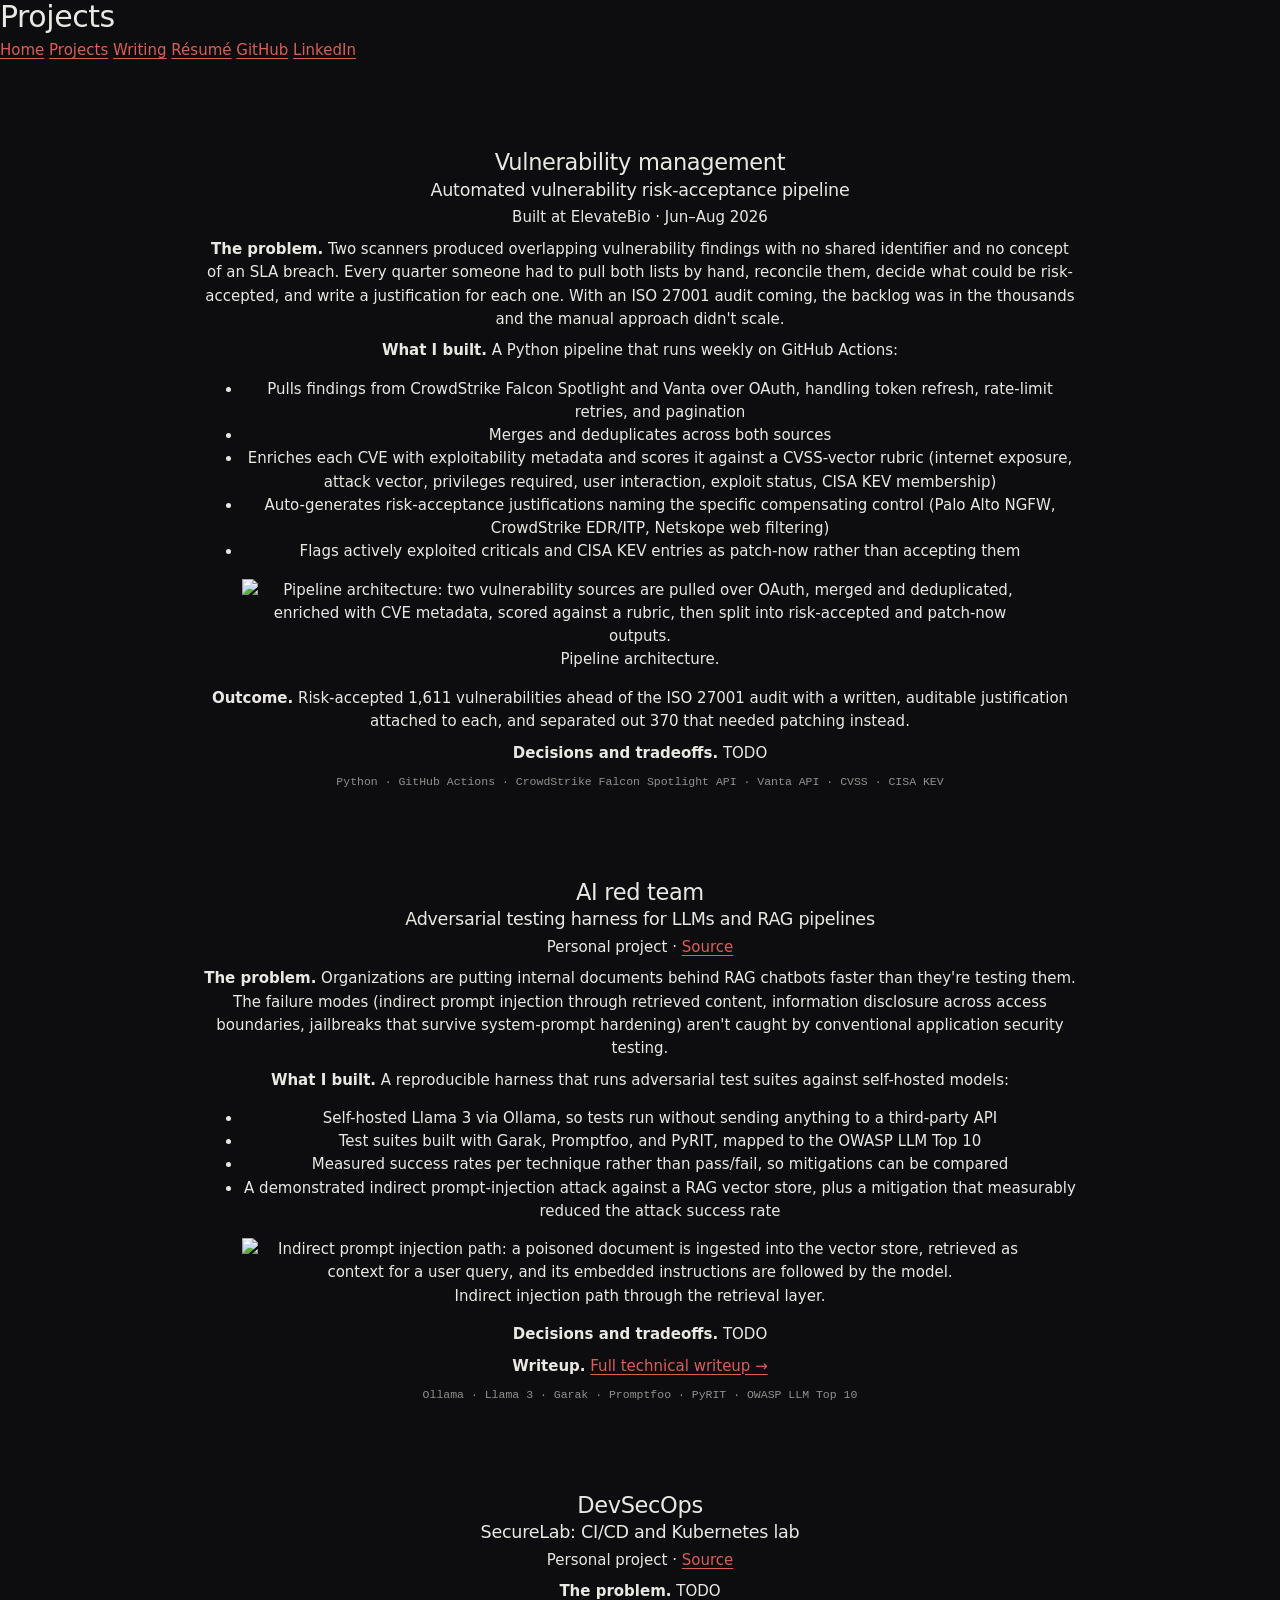
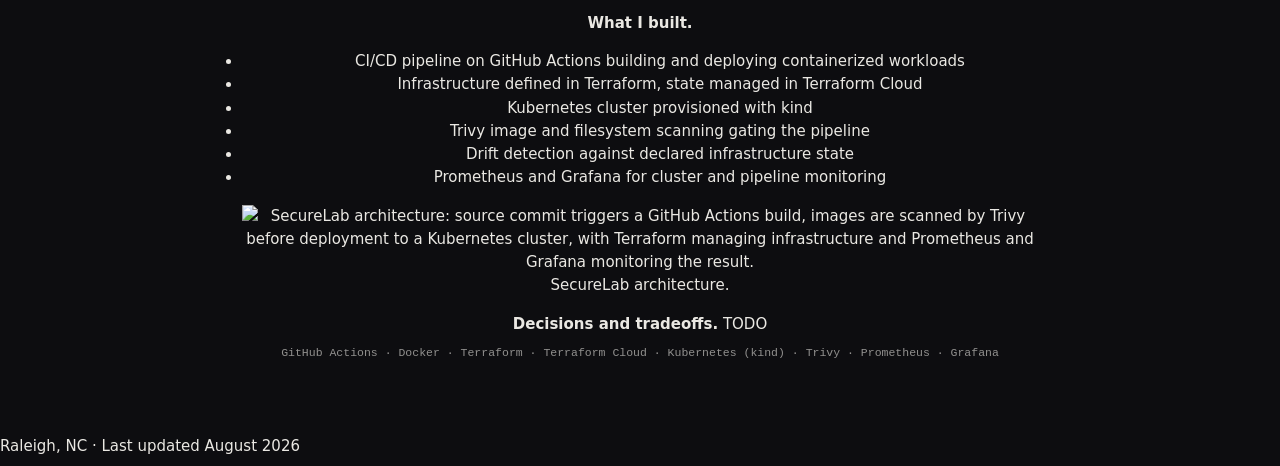
==== commit 7c9a99c6: "Rewrite project descriptions and remove em dashes Replace the Risk-Acceptance Engine, SecureLab, and" ====
--- a/projects.html
+++ b/projects.html
@@ -3,10 +3,10 @@
 <head>
 <meta charset="utf-8">
 <meta name="viewport" content="width=device-width, initial-scale=1">
-<title>Projects — Arsen Vaneev</title>
+<title>Projects | Arsen Vaneev</title>
 <meta name="description" content="Security engineering projects: vulnerability automation, AI red teaming, and a hardened CI/CD pipeline.">
 
-<meta property="og:title" content="Projects — Arsen Vaneev">
+<meta property="og:title" content="Projects | Arsen Vaneev">
 <meta property="og:description" content="Security engineering projects: vulnerability automation, AI red teaming, and a hardened CI/CD pipeline.">
 <meta property="og:type" content="website">
 
@@ -25,8 +25,8 @@
     <a href="projects.html" aria-current="page">Projects</a>
     <a href="writing.html">Writing</a>
     <a href="resume.pdf">Résumé</a>
-    <a href="https://github.com/Arsen-V">GitHub</a>
-    <a href="https://www.linkedin.com/in/arsen-v">LinkedIn</a>
+    <a href="https://github.com/YOURUSERNAME">GitHub</a>
+    <a href="https://linkedin.com/in/YOURPROFILE">LinkedIn</a>
   </nav>
 </header>
 
@@ -56,15 +56,12 @@
           refresh, rate-limit retries, and pagination</li>
       <li>Merges and deduplicates across both sources</li>
       <li>Enriches each CVE with exploitability metadata and scores it against a CVSS-vector rubric
-          — internet exposure, attack vector, privileges required, user interaction, exploit status,
-          CISA KEV membership</li>
+          (internet exposure, attack vector, privileges required, user interaction, exploit status,
+          CISA KEV membership)</li>
       <li>Auto-generates risk-acceptance justifications naming the specific compensating control
           (Palo Alto NGFW, CrowdStrike EDR/ITP, Netskope web filtering)</li>
       <li>Flags actively exploited criticals and CISA KEV entries as patch-now rather than
           accepting them</li>
-      <li>Extends into an agentic assistant on Amazon Quick, letting engineers query live
-          vulnerability posture and CVE detail — severity, exploitability, SLA status — in natural
-          language instead of calling the APIs by hand</li>
     </ul>
 
     <!-- Replace with your Excalidraw export.
@@ -85,11 +82,11 @@
            automation tool (pagination limits); why a CVSS-vector rubric rather than raw
            CVSS score; why you enriched from a CVE dataset instead of NVD; what you'd
            change if you rebuilt it. This section is what separates you from someone
-           who followed a tutorial — don't skip it. -->
+           who followed a tutorial. Don't skip it. -->
       TODO
     </p>
 
-    <p class="stack">Python · GitHub Actions · CrowdStrike Falcon Spotlight API · Vanta API · CVSS · CISA KEV · Amazon Quick</p>
+    <p class="stack">Python · GitHub Actions · CrowdStrike Falcon Spotlight API · Vanta API · CVSS · CISA KEV</p>
   </section>
 
   <!-- ============================================================
@@ -99,21 +96,20 @@
     <h2>AI red team</h2>
 
     <h3>Adversarial testing harness for LLMs and RAG pipelines</h3>
-    <p class="meta">Personal project · In progress, expected Sep 2026 · <a href="https://github.com/Arsen-V/AI_Red_Team_Harness">Source</a></p>
+    <p class="meta">Personal project · <a href="https://github.com/YOURUSERNAME/REPO">Source</a></p>
 
     <p><strong>The problem.</strong>
       Organizations are putting internal documents behind RAG chatbots faster than they're testing
-      them. The failure modes — indirect prompt injection through retrieved content, information
-      disclosure across access boundaries, jailbreaks that survive system-prompt hardening — aren't
+      them. The failure modes (indirect prompt injection through retrieved content, information
+      disclosure across access boundaries, jailbreaks that survive system-prompt hardening) aren't
       caught by conventional application security testing.
     </p>
 
     <p><strong>What I built.</strong>
-      A reproducible harness that runs adversarial test suites against self-hosted and hosted models:
+      A reproducible harness that runs adversarial test suites against self-hosted models:
     </p>
     <ul>
-      <li>Self-hosted Llama 3 via Ollama alongside hosted models, so the same suite can be compared
-          across both deployment models</li>
+      <li>Self-hosted Llama 3 via Ollama, so tests run without sending anything to a third-party API</li>
       <li>Test suites built with Garak, Promptfoo, and PyRIT, mapped to the OWASP LLM Top 10</li>
       <li>Measured success rates per technique rather than pass/fail, so mitigations can be compared</li>
       <li>A demonstrated indirect prompt-injection attack against a RAG vector store, plus a
@@ -147,8 +143,8 @@
   <section id="securelab">
     <h2>DevSecOps</h2>
 
-    <h3>SecureLab — CI/CD and Kubernetes lab</h3>
-    <p class="meta">Personal project · <a href="https://github.com/Arsen-V/SecureLab">Source</a></p>
+    <h3>SecureLab: CI/CD and Kubernetes lab</h3>
+    <p class="meta">Personal project · <a href="https://github.com/YOURUSERNAME/securelab">Source</a></p>
 
     <p><strong>The problem.</strong>
       <!-- 2–3 sentences: what you wanted to understand about pipeline security
--- a/style.css
+++ b/style.css
@@ -1,5 +1,5 @@
 /* ==========================================================================
-   Arsen Vaneev — portfolio
+   Arsen Vaneev: portfolio
    Built from the Claude Design "Nocturne" handoff. Tokens below are the
    prototype's overrides of the Nocturne base; sizes/radii come from Nocturne.
    ========================================================================== */
@@ -42,7 +42,7 @@
   --shadow-sm: 0 0 0 1px #d6d3cc;
 }
 
-/* — base — */
+/* base */
 
 *, *::before, *::after { box-sizing: border-box; }
 
@@ -94,7 +94,7 @@
   text-align: center;
 }
 
-/* — theme toggle (fixed) — */
+/* theme toggle (fixed) */
 
 .theme-toggle {
   position: fixed;
@@ -119,7 +119,7 @@
 .theme-toggle .icon { font-size: 13px; }
 .theme-toggle-label { display: none; }
 
-/* — section rail (fixed, docks in on scroll) — */
+/* section rail (fixed, docks in on scroll) */
 
 .rail {
   position: fixed;
@@ -173,7 +173,7 @@
   box-shadow: inset 0 0 0 100px color-mix(in srgb, var(--color-accent) 18%, transparent);
 }
 
-/* — hero — */
+/* hero */
 
 .hero {
   min-height: 100vh;
@@ -253,7 +253,7 @@
 .hero-nav a.accent:hover { background: color-mix(in srgb, var(--color-accent) 12%, transparent); }
 .hero-nav a .icon { font-size: 15px; }
 
-/* — sections — */
+/* sections */
 
 section[id] {
   padding-top: clamp(48px, 7vw, 88px);
@@ -320,7 +320,7 @@
   mask-image: linear-gradient(to left, transparent, #000 78%);
 }
 
-/* Short rule between sub-blocks — deliberately inside the section rules. */
+/* Short rule between sub-blocks: deliberately inside the section rules. */
 .subrule {
   height: 1px;
   width: min(46%, 300px);
@@ -330,7 +330,7 @@
 }
 .subrule-spaced { margin-top: 26px; }
 
-/* — projects — */
+/* projects */
 
 .projects {
   display: grid;
@@ -379,7 +379,7 @@
 }
 .project-links a:hover { border-bottom-color: var(--color-accent); }
 
-/* Architecture-diagram placeholder — awaiting a real export. */
+/* Architecture-diagram placeholder: awaiting a real export. */
 .diagram {
   width: 100%;
   border: 1px solid var(--color-divider);
@@ -415,7 +415,7 @@
   pointer-events: none;
 }
 
-/* — experience — */
+/* experience */
 
 .roles {
   display: flex;
@@ -452,7 +452,7 @@
   margin: 16px 0 0;
 }
 
-/* — about — */
+/* about */
 
 .about-lede {
   font-size: 16px;
@@ -602,7 +602,7 @@
   margin: 0;
 }
 
-/* — the name glitch — */
+/* the name glitch */
 
 @keyframes nameGlitch {
   0%, 3.1% { transform: none; text-shadow: none; clip-path: none; opacity: 1; }
@@ -638,7 +638,7 @@
    and a bottom bar on phones, where no gutter exists.
    ========================================================================== */
 
-/* Phones — rail becomes a bottom bar, toggle moves to the top to clear it. */
+/* Phones: rail becomes a bottom bar, toggle moves to the top to clear it. */
 @media (max-width: 699.98px) {
   .rail {
     flex-direction: row;
@@ -653,7 +653,7 @@
   .theme-toggle { top: 12px; bottom: auto; }
 }
 
-/* Tablet and up — rail docks into the left gutter, sliding in from the edge. */
+/* Tablet and up: rail docks into the left gutter, sliding in from the edge. */
 @media (min-width: 700px) {
   .rail {
     flex-direction: column;
@@ -673,7 +673,7 @@
   main { padding-inline: 62px; }
 }
 
-/* Wide — real gutters, so labels return on both the rail and the toggle. */
+/* Wide: real gutters, so labels return on both the rail and the toggle. */
 @media (min-width: 1220px) {
   .rail { left: clamp(12px, 2.5vw, 26px); }
   .rail-label { display: inline; }
